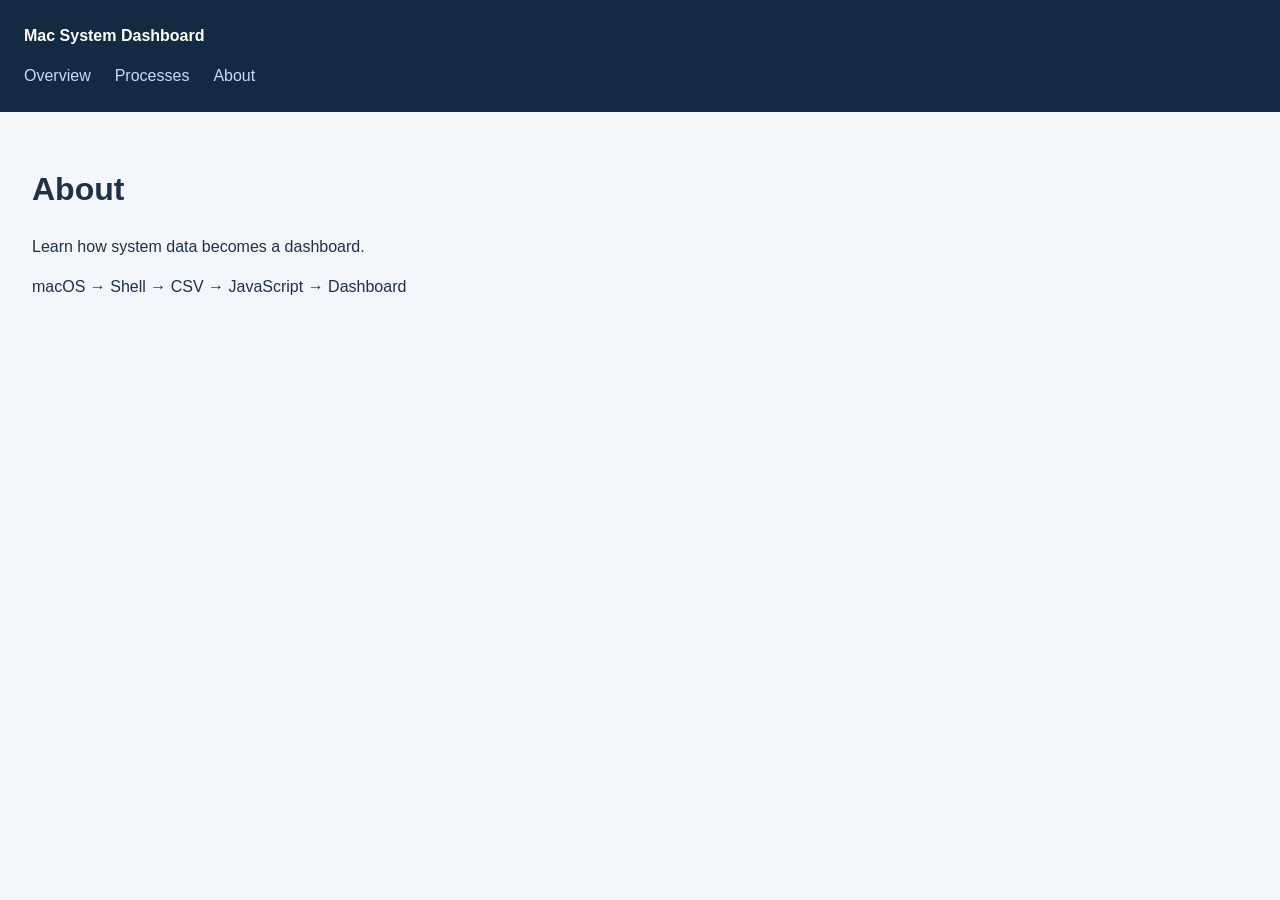
==== pages/about.html @ ac5e6b48 "feat: add multiple pages with shared stylesheet" ====
<!DOCTYPE html>
<html lang="en">
<head><meta charset="UTF-8"><meta name="viewport" content="width=device-width, initial-scale=1"><title>About | Mac System Dashboard</title><link rel="stylesheet" href="../assets/css/style.css"></head>
<body><header><strong>Mac System Dashboard</strong><nav aria-label="Main"><a href="overview.html">Overview</a><a href="processes.html">Processes</a><a href="about.html">About</a></nav></header><main class="container"><h1>About</h1><p>Learn how system data becomes a dashboard.</p><p>macOS → Shell → CSV → JavaScript → Dashboard</p></main></body>
</html>
---- assets/css/style.css ----
* { box-sizing: border-box; }
body { margin: 0; background: #f3f6fa; color: #203047; font-family: -apple-system, BlinkMacSystemFont, "Segoe UI", sans-serif; line-height: 1.5; }
header { padding: 24px; background: #142a43; color: white; }
nav { display: flex; gap: 24px; flex-wrap: wrap; margin-top: 16px; }
a { color: #1767bd; text-decoration: none; }
nav a { color: #c5ddf7; }
a:hover { text-decoration: underline; }
a:focus-visible, button:focus-visible, input:focus-visible, select:focus-visible { outline: 3px solid #eb9c20; outline-offset: 3px; }
.container { max-width: 1400px; margin: auto; padding: 32px; }
.metrics { display: grid; grid-template-columns: repeat(auto-fit, minmax(190px, 1fr)); gap: 16px; }
.card { background: white; padding: 24px; border: 1px solid #dbe3ed; border-radius: 12px; }
.card h2 { font-size: 14px; color: #536880; margin: 0; }
.card p { font-size: 24px; margin: 12px 0 0; }
.table-wrap { overflow-x: auto; background: white; border: 1px solid #dbe3ed; border-radius: 12px; }
table { border-collapse: collapse; width: 100%; text-align: left; }
th, td { padding: 14px 16px; border-bottom: 1px solid #e6edf5; }
th { background: #eaf0f7; white-space: nowrap; }
button, .button { background: #1767bd; color: white; border: 0; border-radius: 6px; padding: 10px 16px; cursor: pointer; }
@media (max-width: 640px) { .container { padding: 16px; } th, td { padding: 10px; } }
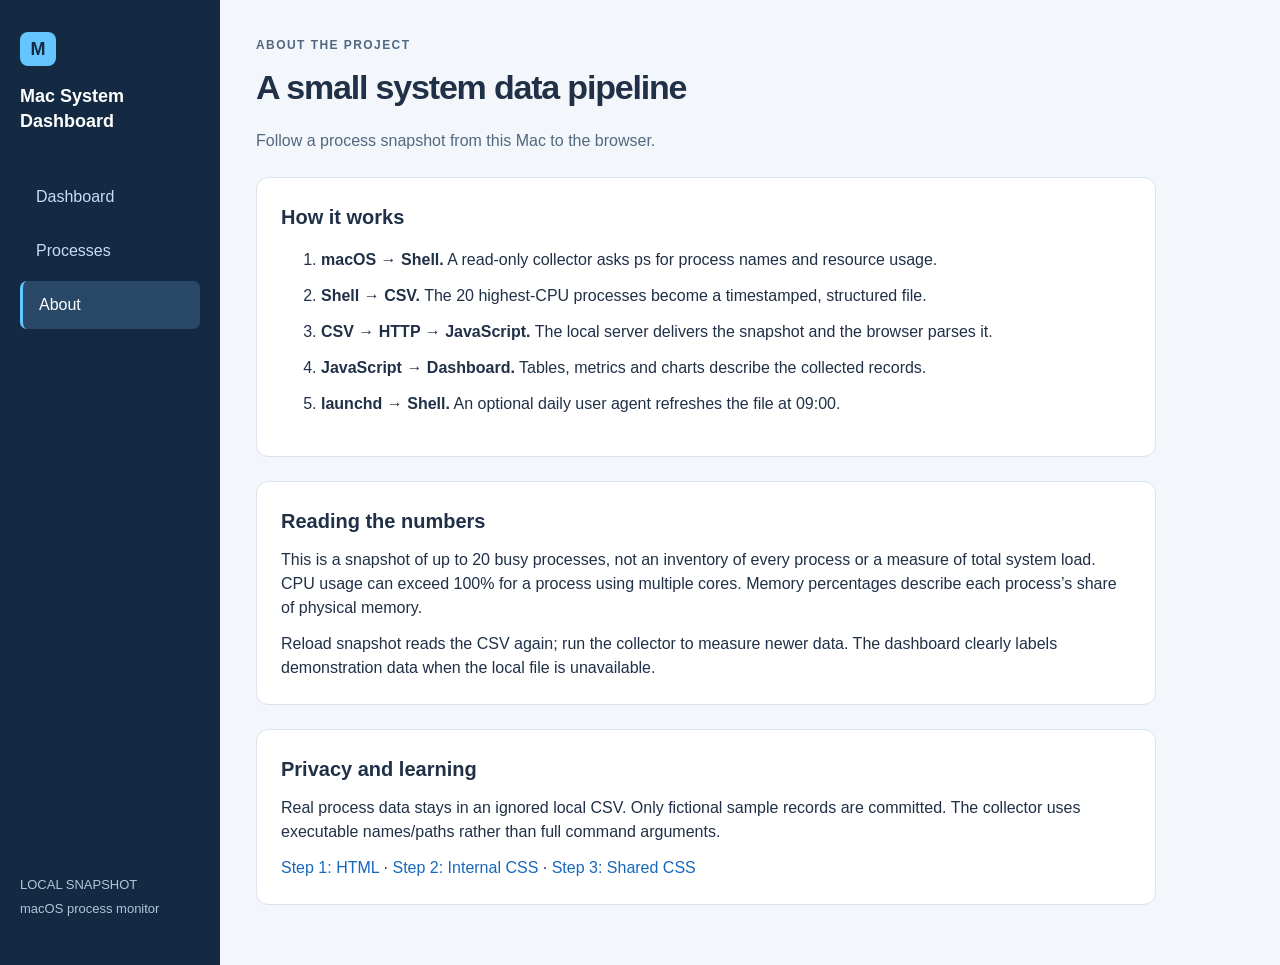
==== commit dbf9ed8d: "feat: build system dashboard interface" ====
--- a/pages/about.html
+++ b/pages/about.html
@@ -1,5 +1,37 @@
 <!DOCTYPE html>
 <html lang="en">
-<head><meta charset="UTF-8"><meta name="viewport" content="width=device-width, initial-scale=1"><title>About | Mac System Dashboard</title><link rel="stylesheet" href="../assets/css/style.css"></head>
-<body><header><strong>Mac System Dashboard</strong><nav aria-label="Main"><a href="overview.html">Overview</a><a href="processes.html">Processes</a><a href="about.html">About</a></nav></header><main class="container"><h1>About</h1><p>Learn how system data becomes a dashboard.</p><p>macOS → Shell → CSV → JavaScript → Dashboard</p></main></body>
+<head>
+  <meta charset="UTF-8">
+  <meta name="viewport" content="width=device-width, initial-scale=1">
+  <meta name="description" content="A local macOS process snapshot with CPU and memory metrics.">
+  <title>About | Mac System Dashboard</title>
+  <link rel="icon" href="data:image/svg+xml,%3Csvg%20xmlns%3D%22http%3A//www.w3.org/2000/svg%22%20viewBox%3D%220%200%2032%2032%22%3E%3Crect%20width%3D%2232%22%20height%3D%2232%22%20rx%3D%226%22%20fill%3D%22%23142a43%22/%3E%3Cpath%20d%3D%22M6%2023V15h4v8zm8%200V8h4v15zm8%200V12h4v11z%22%20fill%3D%22%2365c5ff%22/%3E%3C/svg%3E">
+  <link rel="stylesheet" href="../assets/css/style.css">
+
+</head>
+<body class="dashboard-shell">
+  <a class="skip-link" href="#main">Skip to content</a>
+  <aside class="sidebar">
+    <div class="brand"><span class="brand-mark" aria-hidden="true">M</span> Mac System <br>Dashboard</div>
+    <nav aria-label="Main">
+      <a href="../index.html">Dashboard</a>
+      <a href="../pages/processes.html">Processes</a>
+      <a aria-current="page" href="../pages/about.html">About</a>
+    </nav>
+    <p class="sidebar-note">LOCAL SNAPSHOT<br>macOS process monitor</p>
+  </aside>
+  <main id="main" class="workspace">
+    <p class="eyebrow">ABOUT THE PROJECT</p><h1>A small system data pipeline</h1>
+    <p class="subtitle">Follow a process snapshot from this Mac to the browser.</p>
+    <section class="card prose"><h2>How it works</h2>
+      <ol><li><strong>macOS → Shell.</strong> A read-only collector asks ps for process names and resource usage.</li>
+      <li><strong>Shell → CSV.</strong> The 20 highest-CPU processes become a timestamped, structured file.</li>
+      <li><strong>CSV → HTTP → JavaScript.</strong> The local server delivers the snapshot and the browser parses it.</li>
+      <li><strong>JavaScript → Dashboard.</strong> Tables, metrics and charts describe the collected records.</li>
+      <li><strong>launchd → Shell.</strong> An optional daily user agent refreshes the file at 09:00.</li></ol>
+    </section>
+    <section class="card prose"><h2>Reading the numbers</h2><p>This is a snapshot of up to 20 busy processes, not an inventory of every process or a measure of total system load. CPU usage can exceed 100% for a process using multiple cores. Memory percentages describe each process’s share of physical memory.</p><p>Reload snapshot reads the CSV again; run the collector to measure newer data. The dashboard clearly labels demonstration data when the local file is unavailable.</p></section>
+    <section class="card prose"><h2>Privacy and learning</h2><p>Real process data stays in an ignored local CSV. Only fictional sample records are committed. The collector uses executable names/paths rather than full command arguments.</p><p><a href="../learning/step1.html">Step 1: HTML</a> · <a href="../learning/step2.html">Step 2: Internal CSS</a> · <a href="overview.html">Step 3: Shared CSS</a></p></section>
+  </main>
+</body>
 </html>
--- a/assets/css/style.css
+++ b/assets/css/style.css
@@ -17,3 +17,56 @@
 th { background: #eaf0f7; white-space: nowrap; }
 button, .button { background: #1767bd; color: white; border: 0; border-radius: 6px; padding: 10px 16px; cursor: pointer; }
 @media (max-width: 640px) { .container { padding: 16px; } th, td { padding: 10px; } }
+
+/* Dashboard layout: the early learning pages continue using the shared basics. */
+.dashboard-shell { display: grid; grid-template-columns: 220px minmax(0, 1fr); min-height: 100vh; }
+.sidebar { background: #142a43; color: #fff; padding: 32px 20px; display: flex; flex-direction: column; }
+.brand { font-size: 18px; font-weight: 700; line-height: 1.35; }
+.brand-mark { display: block; width: 36px; padding: 5px; text-align: center; background: #65c5ff; color: #142a43; border-radius: 8px; margin-bottom: 18px; }
+.sidebar nav { display: grid; gap: 6px; margin-top: 40px; }
+.sidebar nav a { padding: 12px 16px; border-radius: 7px; }
+.sidebar nav a[aria-current="page"] { color: white; background: #294867; border-left: 3px solid #65c5ff; }
+.sidebar-note { margin-top: auto; padding-top: 48px; font-size: 13px; color: #b0c5db; line-height: 1.8; }
+.workspace { padding: 36px; min-width: 0; max-width: 1700px; width: 100%; margin: auto; }
+.page-heading { display: flex; justify-content: space-between; align-items: center; gap: 20px; }
+h1 { font-size: clamp(26px, 3vw, 34px); letter-spacing: -0.035em; margin: 8px 0; }
+h2 { font-size: 20px; }
+.eyebrow { font-size: 12px; letter-spacing: 0.12em; color: #506880; font-weight: 700; margin: 0; }
+.subtitle, .muted { color: #536880; }
+.updated { font-size: 14px; color: #536880; }
+.updated time { margin-left: 12px; font-variant-numeric: tabular-nums; }
+#data-status { padding: 12px 16px; background: #e4eef9; border-left: 3px solid #1767bd; font-size: 14px; }
+#data-status[data-source="sample"] { background: #fff1d6; border-color: #a36b06; }
+#data-status[data-source="error"] { background: #ffe9e8; border-color: #b3261e; }
+.workspace .metrics { grid-template-columns: repeat(5, minmax(0, 1fr)); margin: 24px 0; }
+.metrics .card { padding: 20px; }
+.metrics .card p { font-size: 28px; font-weight: 650; font-variant-numeric: tabular-nums; }
+.charts { display: grid; grid-template-columns: repeat(2, minmax(0, 1fr)); gap: 20px; margin: 24px 0; }
+.charts .card h2 { font-size: 16px; color: #203047; }
+.section-heading { display: flex; justify-content: space-between; align-items: center; gap: 16px; }
+#visible-count { font-size: 14px; color: #536880; }
+td { font-size: 14px; font-variant-numeric: tabular-nums; }
+td:nth-child(3) { min-width: 200px; max-width: 400px; overflow-wrap: anywhere; }
+tbody tr:hover { background: #f2f7fc; }
+.prose { max-width: 900px; margin: 24px 0; }
+.prose h2 { font-size: 20px; color: #203047; }
+.prose p { font-size: 16px; }
+.prose li { margin: 12px 0; }
+.sr-only, .skip-link { position: absolute; width: 1px; height: 1px; padding: 0; margin: -1px; overflow: hidden; clip-path: inset(50%); }
+.skip-link:focus { width: auto; height: auto; clip-path: none; margin: 8px; padding: 12px; background: white; z-index: 10; }
+button:disabled { opacity: 0.6; cursor: wait; }
+@media (max-width: 1150px) { .workspace .metrics { grid-template-columns: repeat(3, minmax(0, 1fr)); } }
+@media (max-width: 800px) {
+  .dashboard-shell { grid-template-columns: minmax(0, 1fr); }
+  .sidebar { padding: 16px; }
+  .brand { font-size: 16px; }
+  .brand br, .brand-mark, .sidebar-note { display: none; }
+  .sidebar nav { display: flex; margin-top: 12px; }
+  .workspace { padding: 20px; }
+  .charts { grid-template-columns: minmax(0, 1fr); }
+}
+@media (max-width: 500px) {
+  .workspace .metrics { grid-template-columns: repeat(2, minmax(0, 1fr)); }
+  .page-heading { align-items: flex-start; flex-direction: column; gap: 8px; }
+  .metrics .card { padding: 16px; }
+}
